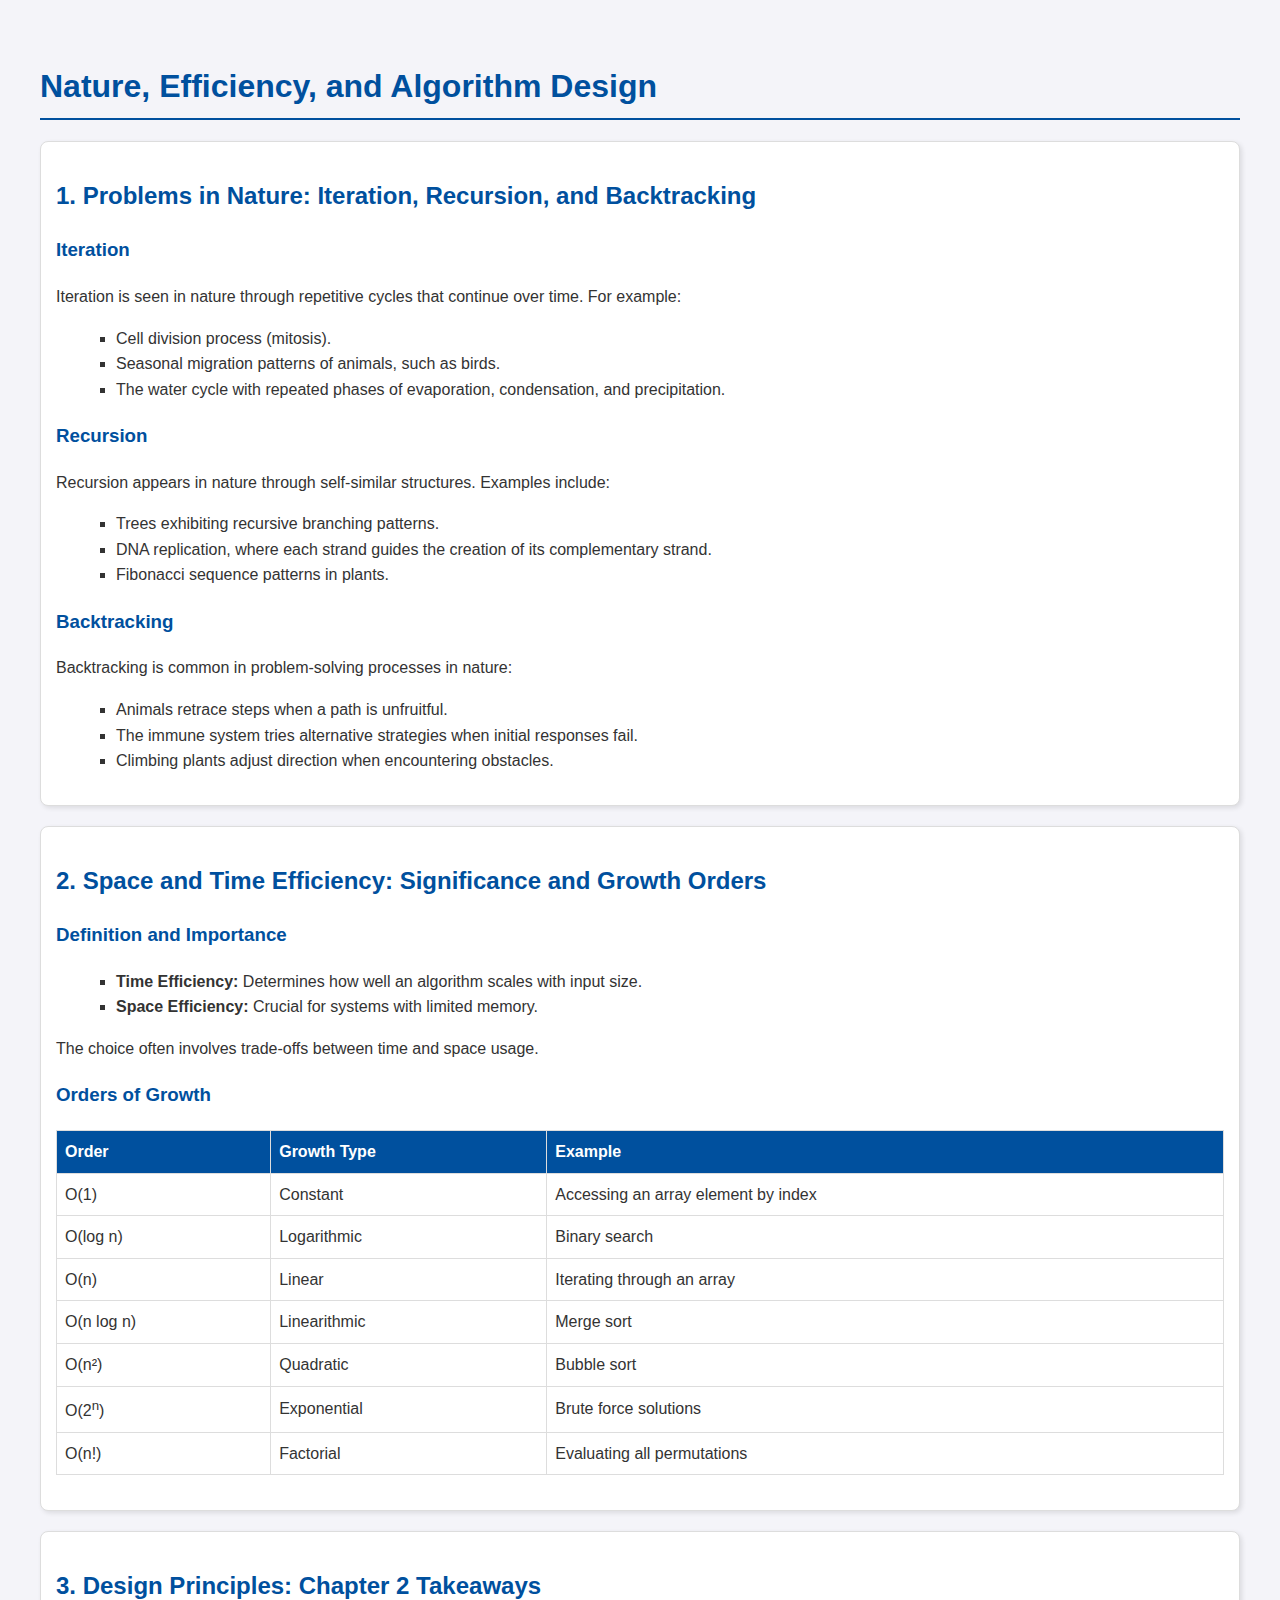
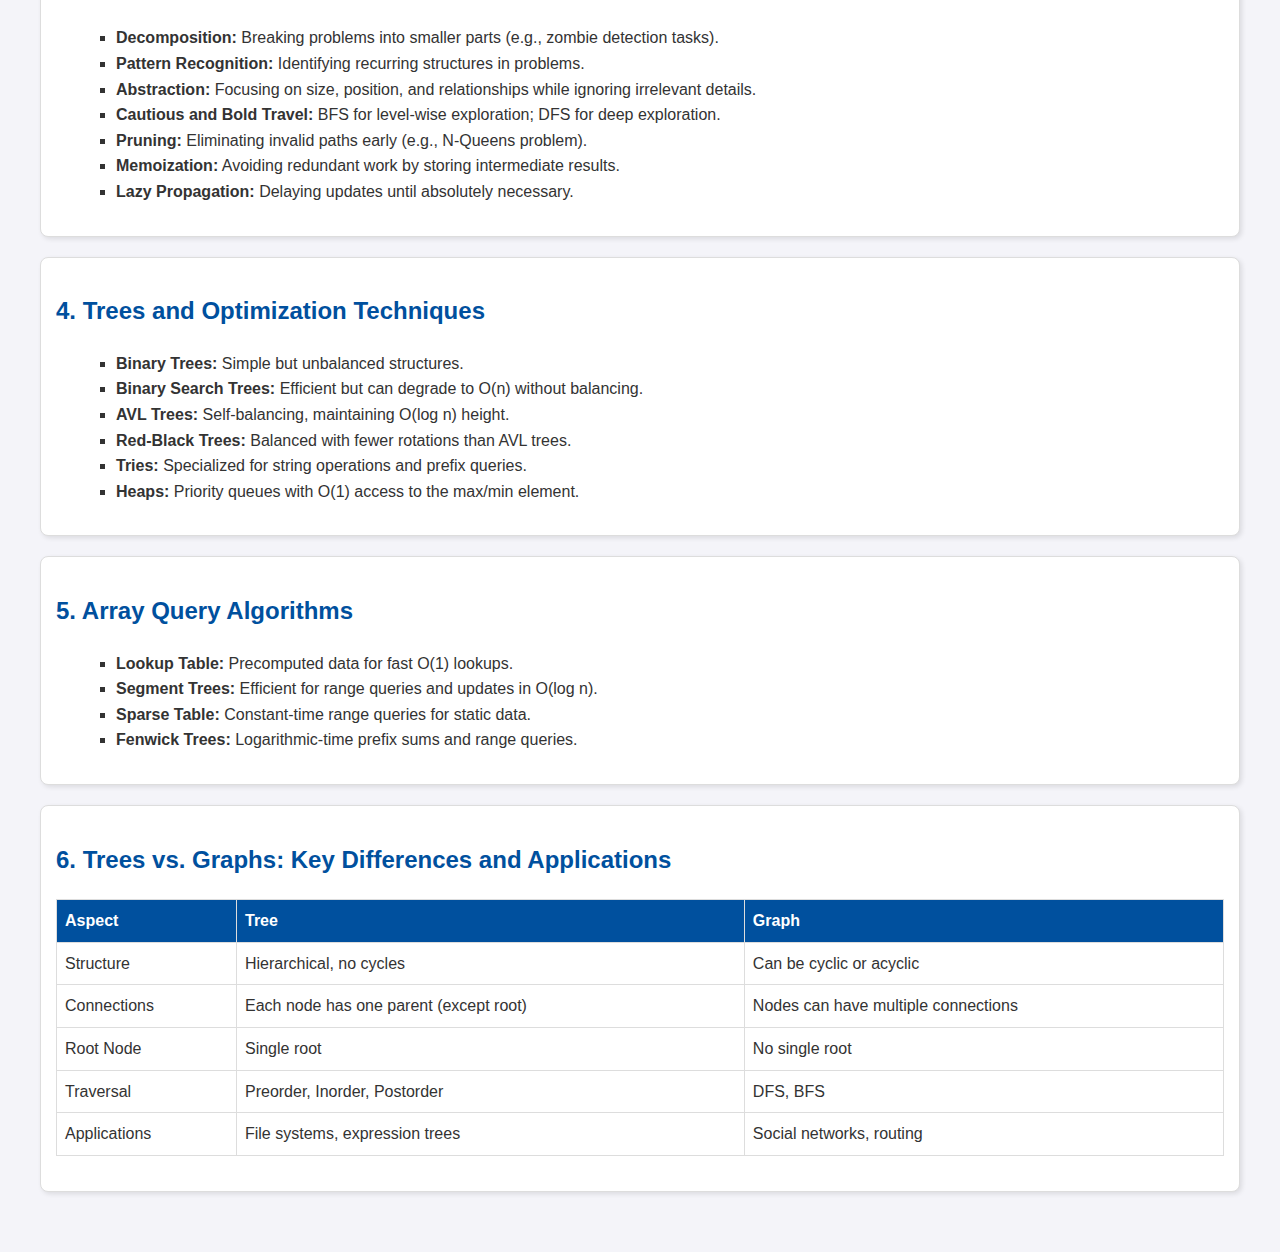
==== index1.html @ 5ae08fe0 "Create index1.html" ====
<!DOCTYPE html>
<html lang="en">
<head>
    <meta charset="UTF-8">
    <meta name="viewport" content="width=device-width, initial-scale=1.0">
    <title>Nature, Efficiency, and Algorithm Design</title>
    <style>
        body {
            font-family: Arial, sans-serif;
            line-height: 1.6;
            margin: 20px;
            padding: 20px;
            background-color: #f4f4f9;
            color: #333;
        }

        h1, h2, h3 {
            color: #00509e;
        }

        h1 {
            border-bottom: 2px solid #00509e;
            padding-bottom: 5px;
        }

        ul {
            list-style-type: square;
            margin-left: 20px;
        }

        .section {
            margin-bottom: 20px;
            padding: 15px;
            background-color: #ffffff;
            border: 1px solid #ddd;
            border-radius: 8px;
            box-shadow: 2px 2px 5px rgba(0, 0, 0, 0.1);
        }

        .subsection {
            margin-left: 20px;
        }

        table {
            width: 100%;
            border-collapse: collapse;
            margin: 20px 0;
        }

        table th, table td {
            border: 1px solid #ddd;
            padding: 8px;
            text-align: left;
        }

        table th {
            background-color: #00509e;
            color: white;
        }

        .challenges, .tips {
            font-style: italic;
            color: #555;
        }

        .tips {
            font-weight: bold;
            color: #00509e;
        }
    </style>
</head>
<body>
    <h1>Nature, Efficiency, and Algorithm Design</h1>

    <div class="section">
        <h2>1. Problems in Nature: Iteration, Recursion, and Backtracking</h2>
        <h3>Iteration</h3>
        <p>Iteration is seen in nature through repetitive cycles that continue over time. For example:</p>
        <ul>
            <li>Cell division process (mitosis).</li>
            <li>Seasonal migration patterns of animals, such as birds.</li>
            <li>The water cycle with repeated phases of evaporation, condensation, and precipitation.</li>
        </ul>

        <h3>Recursion</h3>
        <p>Recursion appears in nature through self-similar structures. Examples include:</p>
        <ul>
            <li>Trees exhibiting recursive branching patterns.</li>
            <li>DNA replication, where each strand guides the creation of its complementary strand.</li>
            <li>Fibonacci sequence patterns in plants.</li>
        </ul>

        <h3>Backtracking</h3>
        <p>Backtracking is common in problem-solving processes in nature:</p>
        <ul>
            <li>Animals retrace steps when a path is unfruitful.</li>
            <li>The immune system tries alternative strategies when initial responses fail.</li>
            <li>Climbing plants adjust direction when encountering obstacles.</li>
        </ul>
    </div>

    <div class="section">
        <h2>2. Space and Time Efficiency: Significance and Growth Orders</h2>
        <h3>Definition and Importance</h3>
        <ul>
            <li><strong>Time Efficiency:</strong> Determines how well an algorithm scales with input size.</li>
            <li><strong>Space Efficiency:</strong> Crucial for systems with limited memory.</li>
        </ul>
        <p>The choice often involves trade-offs between time and space usage.</p>

        <h3>Orders of Growth</h3>
        <table>
            <tr><th>Order</th><th>Growth Type</th><th>Example</th></tr>
            <tr><td>O(1)</td><td>Constant</td><td>Accessing an array element by index</td></tr>
            <tr><td>O(log n)</td><td>Logarithmic</td><td>Binary search</td></tr>
            <tr><td>O(n)</td><td>Linear</td><td>Iterating through an array</td></tr>
            <tr><td>O(n log n)</td><td>Linearithmic</td><td>Merge sort</td></tr>
            <tr><td>O(n²)</td><td>Quadratic</td><td>Bubble sort</td></tr>
            <tr><td>O(2<sup>n</sup>)</td><td>Exponential</td><td>Brute force solutions</td></tr>
            <tr><td>O(n!)</td><td>Factorial</td><td>Evaluating all permutations</td></tr>
        </table>
    </div>

    <div class="section">
        <h2>3. Design Principles: Chapter 2 Takeaways</h2>
        <ul>
            <li><strong>Decomposition:</strong> Breaking problems into smaller parts (e.g., zombie detection tasks).</li>
            <li><strong>Pattern Recognition:</strong> Identifying recurring structures in problems.</li>
            <li><strong>Abstraction:</strong> Focusing on size, position, and relationships while ignoring irrelevant details.</li>
            <li><strong>Cautious and Bold Travel:</strong> BFS for level-wise exploration; DFS for deep exploration.</li>
            <li><strong>Pruning:</strong> Eliminating invalid paths early (e.g., N-Queens problem).</li>
            <li><strong>Memoization:</strong> Avoiding redundant work by storing intermediate results.</li>
            <li><strong>Lazy Propagation:</strong> Delaying updates until absolutely necessary.</li>
        </ul>
    </div>

    <div class="section">
        <h2>4. Trees and Optimization Techniques</h2>
        <ul>
            <li><strong>Binary Trees:</strong> Simple but unbalanced structures.</li>
            <li><strong>Binary Search Trees:</strong> Efficient but can degrade to O(n) without balancing.</li>
            <li><strong>AVL Trees:</strong> Self-balancing, maintaining O(log n) height.</li>
            <li><strong>Red-Black Trees:</strong> Balanced with fewer rotations than AVL trees.</li>
            <li><strong>Tries:</strong> Specialized for string operations and prefix queries.</li>
            <li><strong>Heaps:</strong> Priority queues with O(1) access to the max/min element.</li>
        </ul>
    </div>

    <div class="section">
        <h2>5. Array Query Algorithms</h2>
        <ul>
            <li><strong>Lookup Table:</strong> Precomputed data for fast O(1) lookups.</li>
            <li><strong>Segment Trees:</strong> Efficient for range queries and updates in O(log n).</li>
            <li><strong>Sparse Table:</strong> Constant-time range queries for static data.</li>
            <li><strong>Fenwick Trees:</strong> Logarithmic-time prefix sums and range queries.</li>
        </ul>
    </div>

    <div class="section">
        <h2>6. Trees vs. Graphs: Key Differences and Applications</h2>
        <table>
            <tr>
                <th>Aspect</th>
                <th>Tree</th>
                <th>Graph</th>
            </tr>
            <tr>
                <td>Structure</td>
                <td>Hierarchical, no cycles</td>
                <td>Can be cyclic or acyclic</td>
            </tr>
            <tr>
                <td>Connections</td>
                <td>Each node has one parent (except root)</td>
                <td>Nodes can have multiple connections</td>
            </tr>
            <tr>
                <td>Root Node</td>
                <td>Single root</td>
                <td>No single root</td>
            </tr>
            <tr>
                <td>Traversal</td>
                <td>Preorder, Inorder, Postorder</td>
                <td>DFS, BFS</td>
            </tr>
            <tr>
                <td>Applications</td>
                <td>File systems, expression trees</td>
                <td>Social networks, routing</td>
            </tr>
        </table>
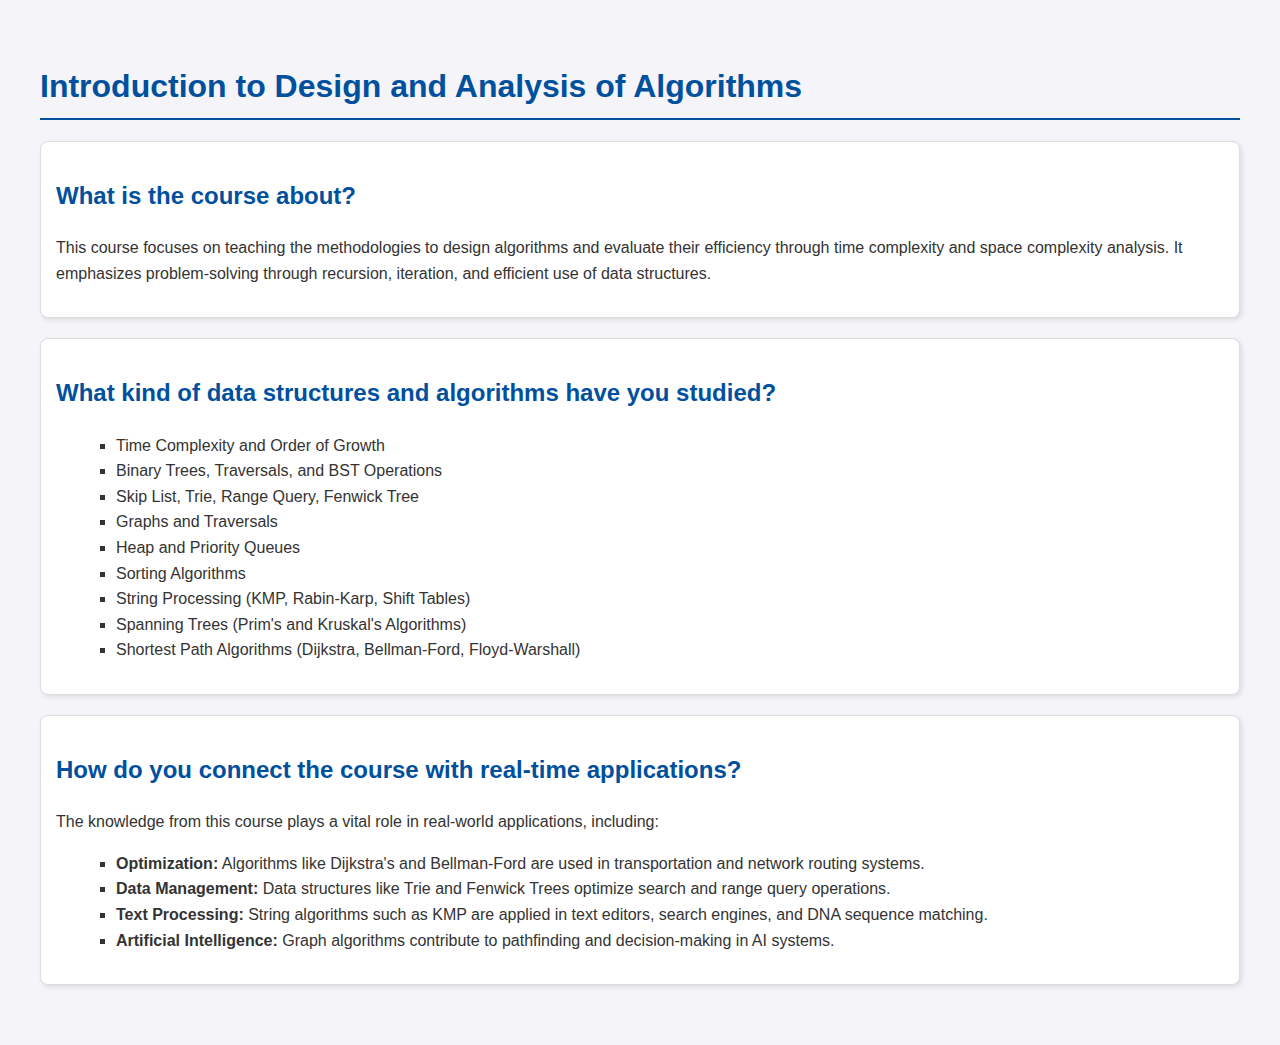
==== commit 7cc979af: "Update index1.html" ====
--- a/index1.html
+++ b/index1.html
@@ -3,7 +3,7 @@
 <head>
     <meta charset="UTF-8">
     <meta name="viewport" content="width=device-width, initial-scale=1.0">
-    <title>Nature, Efficiency, and Algorithm Design</title>
+    <title>Design and Analysis of Algorithms</title>
     <style>
         body {
             font-family: Arial, sans-serif;
@@ -70,123 +70,38 @@
     </style>
 </head>
 <body>
-    <h1>Nature, Efficiency, and Algorithm Design</h1>
+    <h1>Introduction to Design and Analysis of Algorithms</h1>
 
     <div class="section">
-        <h2>1. Problems in Nature: Iteration, Recursion, and Backtracking</h2>
-        <h3>Iteration</h3>
-        <p>Iteration is seen in nature through repetitive cycles that continue over time. For example:</p>
+        <h2>What is the course about?</h2>
+        <p>This course focuses on teaching the methodologies to design algorithms and evaluate their efficiency through time complexity and space complexity analysis. It emphasizes problem-solving through recursion, iteration, and efficient use of data structures.</p>
+    </div>
+
+    <div class="section">
+        <h2>What kind of data structures and algorithms have you studied?</h2>
         <ul>
-            <li>Cell division process (mitosis).</li>
-            <li>Seasonal migration patterns of animals, such as birds.</li>
-            <li>The water cycle with repeated phases of evaporation, condensation, and precipitation.</li>
-        </ul>
-
-        <h3>Recursion</h3>
-        <p>Recursion appears in nature through self-similar structures. Examples include:</p>
-        <ul>
-            <li>Trees exhibiting recursive branching patterns.</li>
-            <li>DNA replication, where each strand guides the creation of its complementary strand.</li>
-            <li>Fibonacci sequence patterns in plants.</li>
-        </ul>
-
-        <h3>Backtracking</h3>
-        <p>Backtracking is common in problem-solving processes in nature:</p>
-        <ul>
-            <li>Animals retrace steps when a path is unfruitful.</li>
-            <li>The immune system tries alternative strategies when initial responses fail.</li>
-            <li>Climbing plants adjust direction when encountering obstacles.</li>
+            <li>Time Complexity and Order of Growth</li>
+            <li>Binary Trees, Traversals, and BST Operations</li>
+            <li>Skip List, Trie, Range Query, Fenwick Tree</li>
+            <li>Graphs and Traversals</li>
+            <li>Heap and Priority Queues</li>
+            <li>Sorting Algorithms</li>
+            <li>String Processing (KMP, Rabin-Karp, Shift Tables)</li>
+            <li>Spanning Trees (Prim's and Kruskal's Algorithms)</li>
+            <li>Shortest Path Algorithms (Dijkstra, Bellman-Ford, Floyd-Warshall)</li>
         </ul>
     </div>
 
     <div class="section">
-        <h2>2. Space and Time Efficiency: Significance and Growth Orders</h2>
-        <h3>Definition and Importance</h3>
+        <h2>How do you connect the course with real-time applications?</h2>
+        <p>The knowledge from this course plays a vital role in real-world applications, including:</p>
         <ul>
-            <li><strong>Time Efficiency:</strong> Determines how well an algorithm scales with input size.</li>
-            <li><strong>Space Efficiency:</strong> Crucial for systems with limited memory.</li>
-        </ul>
-        <p>The choice often involves trade-offs between time and space usage.</p>
-
-        <h3>Orders of Growth</h3>
-        <table>
-            <tr><th>Order</th><th>Growth Type</th><th>Example</th></tr>
-            <tr><td>O(1)</td><td>Constant</td><td>Accessing an array element by index</td></tr>
-            <tr><td>O(log n)</td><td>Logarithmic</td><td>Binary search</td></tr>
-            <tr><td>O(n)</td><td>Linear</td><td>Iterating through an array</td></tr>
-            <tr><td>O(n log n)</td><td>Linearithmic</td><td>Merge sort</td></tr>
-            <tr><td>O(n²)</td><td>Quadratic</td><td>Bubble sort</td></tr>
-            <tr><td>O(2<sup>n</sup>)</td><td>Exponential</td><td>Brute force solutions</td></tr>
-            <tr><td>O(n!)</td><td>Factorial</td><td>Evaluating all permutations</td></tr>
-        </table>
-    </div>
-
-    <div class="section">
-        <h2>3. Design Principles: Chapter 2 Takeaways</h2>
-        <ul>
-            <li><strong>Decomposition:</strong> Breaking problems into smaller parts (e.g., zombie detection tasks).</li>
-            <li><strong>Pattern Recognition:</strong> Identifying recurring structures in problems.</li>
-            <li><strong>Abstraction:</strong> Focusing on size, position, and relationships while ignoring irrelevant details.</li>
-            <li><strong>Cautious and Bold Travel:</strong> BFS for level-wise exploration; DFS for deep exploration.</li>
-            <li><strong>Pruning:</strong> Eliminating invalid paths early (e.g., N-Queens problem).</li>
-            <li><strong>Memoization:</strong> Avoiding redundant work by storing intermediate results.</li>
-            <li><strong>Lazy Propagation:</strong> Delaying updates until absolutely necessary.</li>
+            <li><strong>Optimization:</strong> Algorithms like Dijkstra's and Bellman-Ford are used in transportation and network routing systems.</li>
+            <li><strong>Data Management:</strong> Data structures like Trie and Fenwick Trees optimize search and range query operations.</li>
+            <li><strong>Text Processing:</strong> String algorithms such as KMP are applied in text editors, search engines, and DNA sequence matching.</li>
+            <li><strong>Artificial Intelligence:</strong> Graph algorithms contribute to pathfinding and decision-making in AI systems.</li>
         </ul>
     </div>
+</body>
+</html>
 
-    <div class="section">
-        <h2>4. Trees and Optimization Techniques</h2>
-        <ul>
-            <li><strong>Binary Trees:</strong> Simple but unbalanced structures.</li>
-            <li><strong>Binary Search Trees:</strong> Efficient but can degrade to O(n) without balancing.</li>
-            <li><strong>AVL Trees:</strong> Self-balancing, maintaining O(log n) height.</li>
-            <li><strong>Red-Black Trees:</strong> Balanced with fewer rotations than AVL trees.</li>
-            <li><strong>Tries:</strong> Specialized for string operations and prefix queries.</li>
-            <li><strong>Heaps:</strong> Priority queues with O(1) access to the max/min element.</li>
-        </ul>
-    </div>
-
-    <div class="section">
-        <h2>5. Array Query Algorithms</h2>
-        <ul>
-            <li><strong>Lookup Table:</strong> Precomputed data for fast O(1) lookups.</li>
-            <li><strong>Segment Trees:</strong> Efficient for range queries and updates in O(log n).</li>
-            <li><strong>Sparse Table:</strong> Constant-time range queries for static data.</li>
-            <li><strong>Fenwick Trees:</strong> Logarithmic-time prefix sums and range queries.</li>
-        </ul>
-    </div>
-
-    <div class="section">
-        <h2>6. Trees vs. Graphs: Key Differences and Applications</h2>
-        <table>
-            <tr>
-                <th>Aspect</th>
-                <th>Tree</th>
-                <th>Graph</th>
-            </tr>
-            <tr>
-                <td>Structure</td>
-                <td>Hierarchical, no cycles</td>
-                <td>Can be cyclic or acyclic</td>
-            </tr>
-            <tr>
-                <td>Connections</td>
-                <td>Each node has one parent (except root)</td>
-                <td>Nodes can have multiple connections</td>
-            </tr>
-            <tr>
-                <td>Root Node</td>
-                <td>Single root</td>
-                <td>No single root</td>
-            </tr>
-            <tr>
-                <td>Traversal</td>
-                <td>Preorder, Inorder, Postorder</td>
-                <td>DFS, BFS</td>
-            </tr>
-            <tr>
-                <td>Applications</td>
-                <td>File systems, expression trees</td>
-                <td>Social networks, routing</td>
-            </tr>
-        </table>
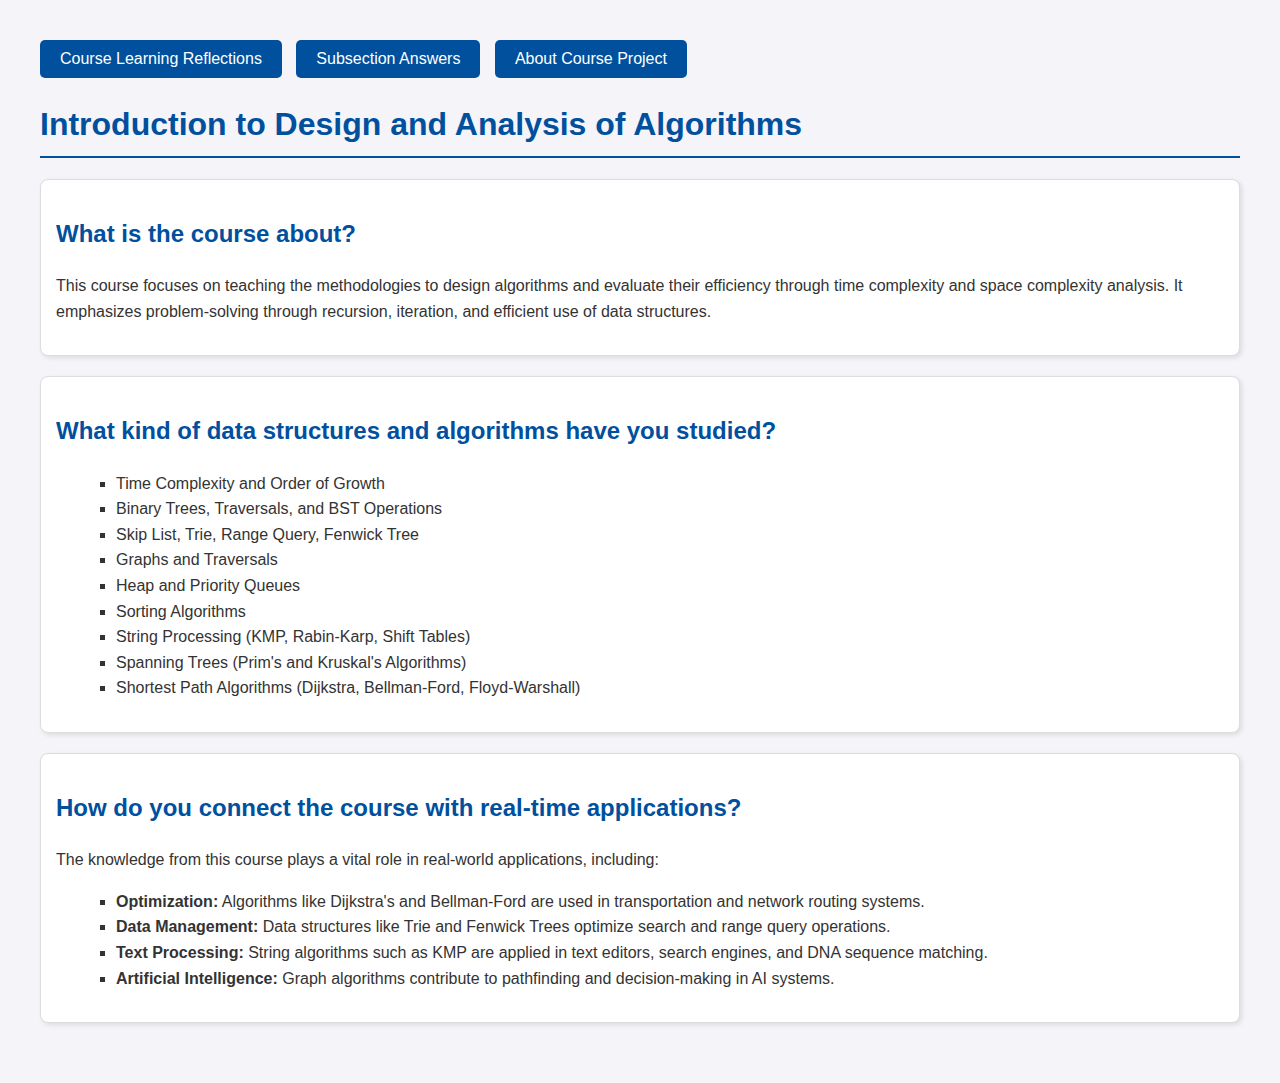
==== commit b2ba2c6f: "Update index1.html" ====
--- a/index1.html
+++ b/index1.html
@@ -67,9 +67,36 @@
             font-weight: bold;
             color: #00509e;
         }
+
+        /* Styling for buttons */
+        .nav-buttons {
+            margin-bottom: 20px;
+        }
+
+        .nav-buttons button {
+            background-color: #00509e;
+            color: white;
+            border: none;
+            padding: 10px 20px;
+            font-size: 16px;
+            cursor: pointer;
+            border-radius: 5px;
+            margin-right: 10px;
+        }
+
+        .nav-buttons button:hover {
+            background-color: #003f6c;
+        }
     </style>
 </head>
 <body>
+    <!-- Navigation Buttons -->
+    <div class="nav-buttons">
+        <button onclick="window.location.href='index2.html'">Course Learning Reflections</button>
+        <button onclick="window.location.href='index3.html'">Subsection Answers</button>
+        <button onclick="window.location.href='index4.html'">About Course Project</button>
+    </div>
+
     <h1>Introduction to Design and Analysis of Algorithms</h1>
 
     <div class="section">
@@ -105,3 +132,4 @@
 </body>
 </html>
 
+
